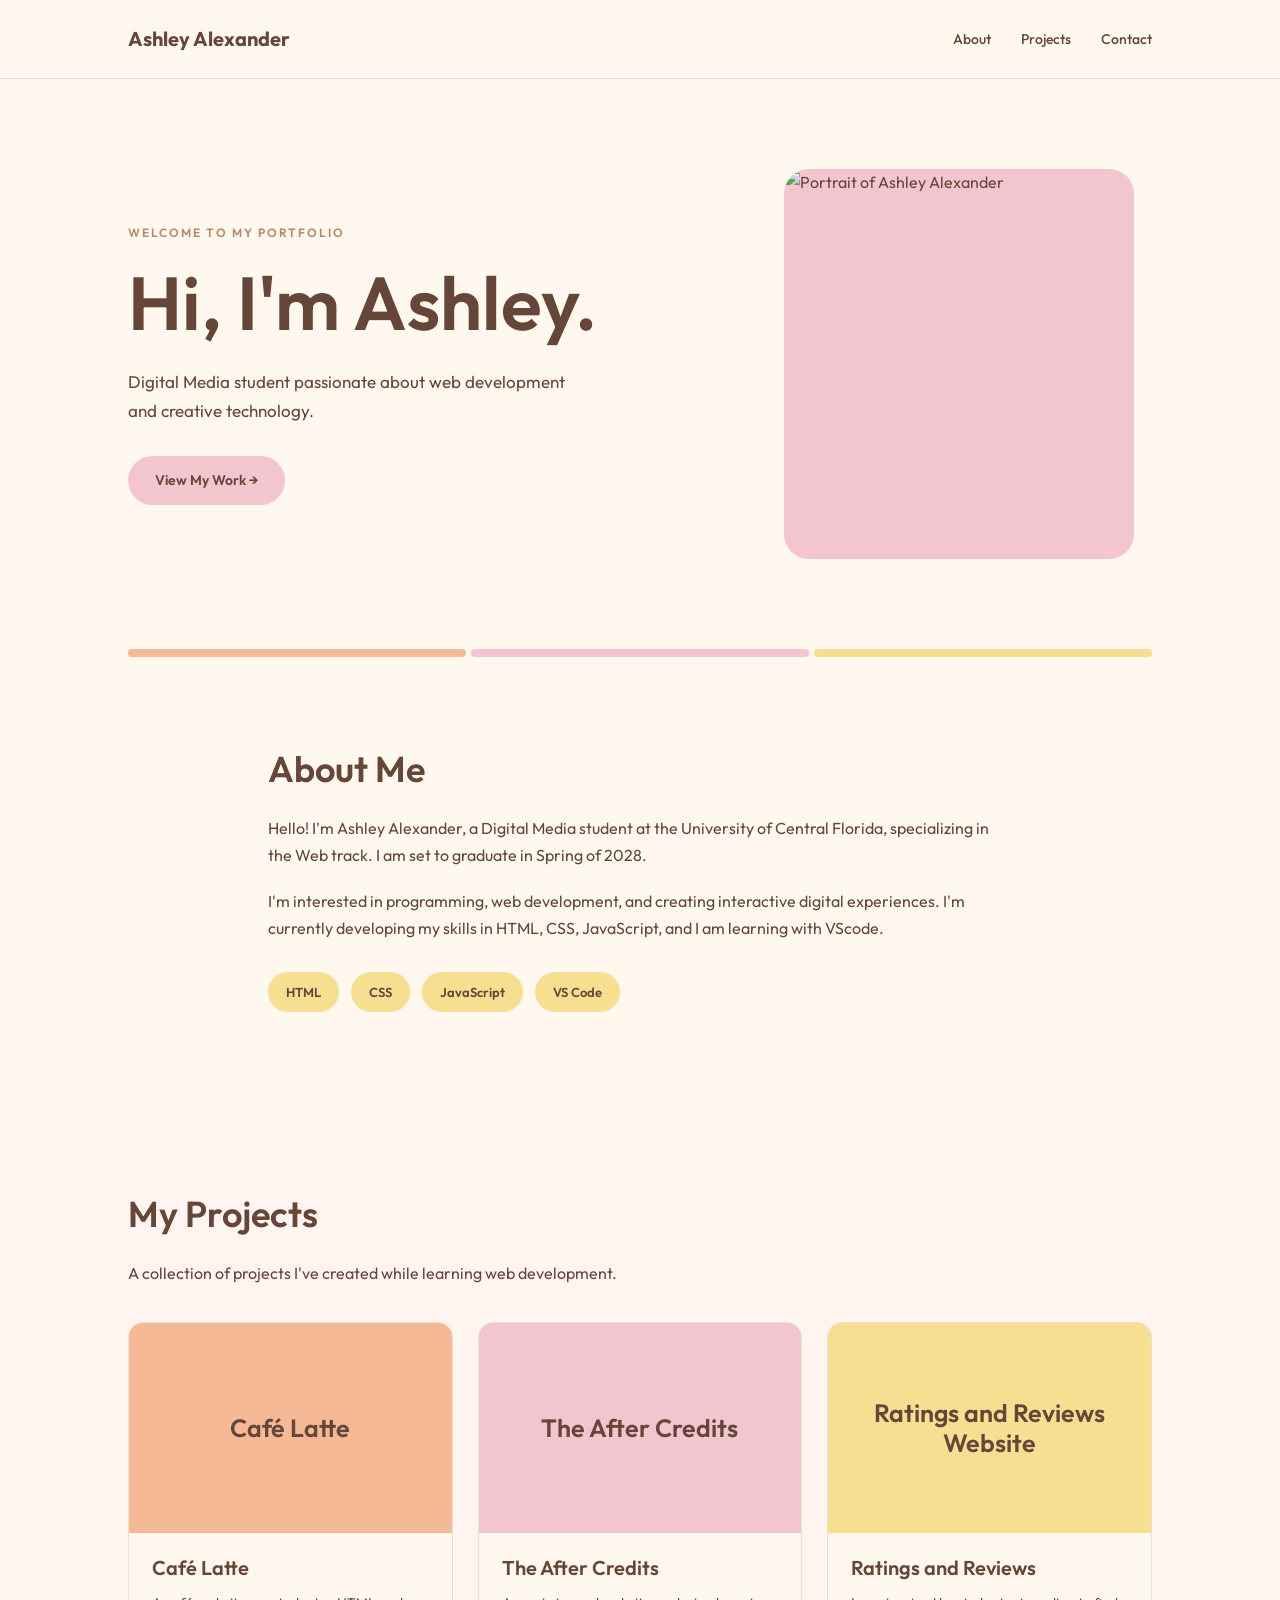
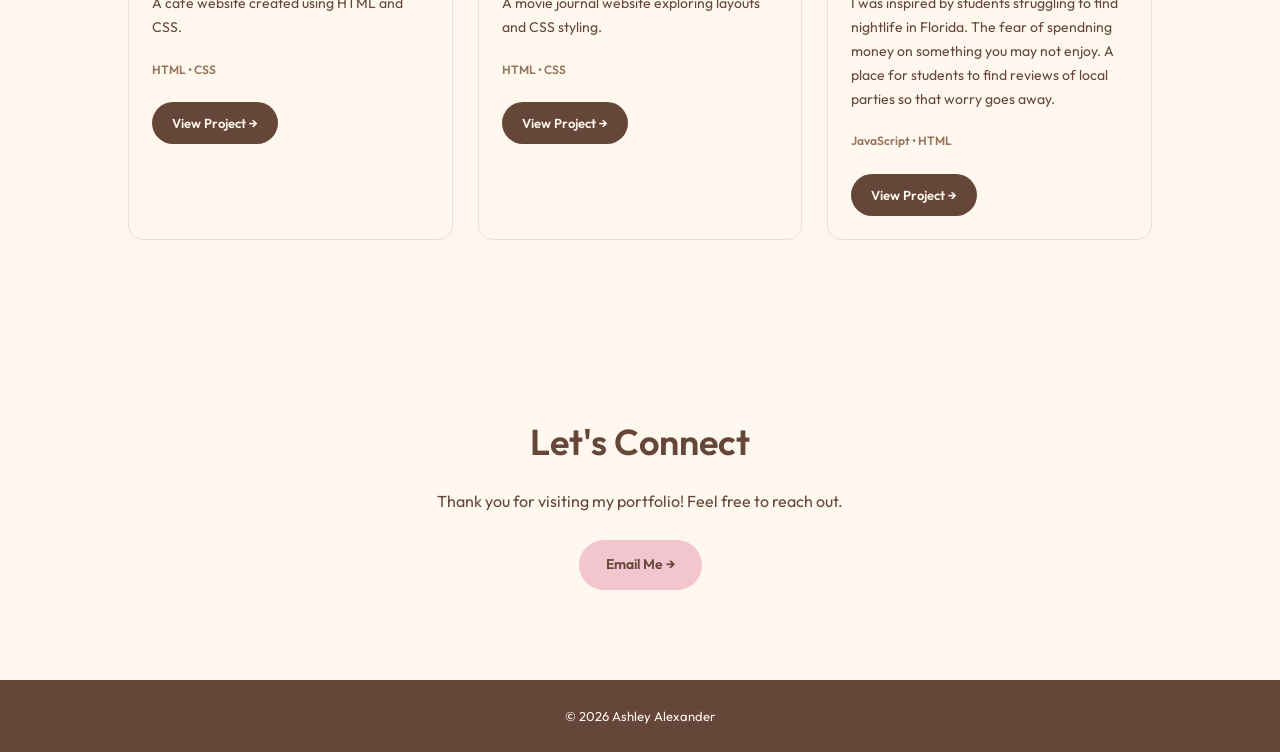
==== index.html @ faff3165 "Remove project link from 'The After Credits' Removed project link for 'The After Credits' section." ====
<!DOCTYPE html>
<html lang="en">

<head>
    <meta charset="UTF-8">
    <meta name="viewport" content="width=device-width, initial-scale=1.0">
    <title>Ashley Alexander | Portfolio</title>
    <link rel="stylesheet" href="p.css">
</head>

<body>

    <!-- NAVIGATION -->
    <header>
        <nav class="navbar">
            <a href="#home" class="logo">Ashley Alexander</a>

            <ul class="nav-links">
                <li><a href="#about">About</a></li>
                <li><a href="#projects">Projects</a></li>
                <li><a href="#contact">Contact</a></li>
            </ul>
        </nav>
    </header>

    <main>

        <!-- HOME -->
        <section id="home" class="hero">

            <div class="hero-text">
                <p class="small-heading">
                    WELCOME TO MY PORTFOLIO
                </p>

                <h1>Hi, I'm Ashley.</h1>

                <p class="intro">
                    Digital Media student passionate about
                    web development and creative technology.
                </p>

                <a href="#projects" class="button">
                    View My Work →
                </a>
            </div>

            <div class="hero-photo">
                <img src="my-photo.jpg" alt="Portrait of Ashley Alexander">
            </div>

        </section>

        <!-- COLOR ACCENT -->
        <div class="color-strip">
            <div class="peach-strip"></div>
            <div class="pink-strip"></div>
            <div class="yellow-strip"></div>
        </div>

        <!-- ABOUT -->
        <section id="about" class="about-section">

            <h2>About Me</h2>

            <p>
                Hello! I'm Ashley Alexander, a Digital Media
                student at the University of Central Florida,
                specializing in the Web track. I am set to 
                graduate in Spring of 2028.
            </p>

            <p>
                I'm interested in programming, web development,
                and creating interactive digital experiences.
                I'm currently developing my skills in HTML,
                CSS, JavaScript, and I am learning with VScode.
            </p>

            <div class="skills">
                <span>HTML</span>
                <span>CSS</span>
                <span>JavaScript</span>
                <span>VS Code</span>
            </div>

        </section>

        <!-- PROJECTS -->
        <section id="projects" class="projects-section">

            <h2>My Projects</h2>

            <p class="section-description">
                A collection of projects I've created
                while learning web development.
            </p>

            <div class="project-grid">

                <!-- PROJECT 1 -->
                <article class="project-card">

                    <div class="project-image peach-bg">
                        <h3>Café Latte</h3>
                    </div>

                    <div class="project-info">
                        <h3>Café Latte</h3>

                        <p>
                            A café website created using
                            HTML and CSS.
                        </p>

                        <span>HTML • CSS</span>

                        <a href="https://your-cafe-link.com"
                           target="_blank"
                           rel="noopener noreferrer"
                           class="project-link">
                            View Project →
                        </a>
                    </div>

                </article>

                <!-- PROJECT 2 -->
                <article class="project-card">

                    <div class="project-image pink-bg">
                        <h3>The After Credits</h3>
                        
                    </div>

                    <div class="project-info">
                        <h3>The After Credits</h3>

                        <p>
                            A movie journal website exploring
                            layouts and CSS styling.
                        </p>

                        <span>HTML • CSS</span>

                        <a href="projects/D6/d6.html"
                           target="_blank"
                           rel="noopener noreferrer"
                           class="project-link">
                            View Project →
                        </a>
                    </div>

                </article>

                <!-- PROJECT 3 -->
                <article class="project-card">

                    <div class="project-image yellow-bg">
                        <h3>Ratings and Reviews Website</h3>
                    </div>

                    <div class="project-info">
                        <h3>Ratings and Reviews</h3>

                        <p>
                            I was inspired by students struggling to find 
                            nightlife in Florida. The fear of spendning money
                            on something you may not enjoy. A place for students
                            to find reviews of local parties so that worry goes 
                            away.
                        </p>

                        <span>JavaScript • HTML</span>

                        <a href="https://your-games-link.com"
                           target="_blank"
                           rel="noopener noreferrer"
                           class="project-link">
                            View Project →
                        </a>
                    </div>

                </article>

            </div>

        </section>

        <!-- CONTACT -->
        <section id="contact" class="contact-section">

            <h2>Let's Connect</h2>

            <p>
                Thank you for visiting my portfolio!
                Feel free to reach out.
            </p>

            <a href="ash14alex@gmail.com" class="button">
                Email Me →
            </a>

        </section>

    </main>

    <!-- FOOTER -->
    <footer>
        <p>© 2026 Ashley Alexander</p>
    </footer>

</body>
</html>
---- p.css ----
@import url('https://fonts.googleapis.com/css2?family=Outfit:wght@400;500;600;700&display=swap');

:root {
    --cream: #FFF8EE;
    --peach: #F5B995;
    --pink: #F2C5CF;
    --yellow: #F6DF91;
    --caramel: #B88769;
    --brown: #654638;
}

* {
    margin: 0;
    padding: 0;
    box-sizing: border-box;
}

html {
    scroll-behavior: smooth;
}

body {
    background-color: var(--cream);
    color: var(--brown);
    font-family: 'Outfit', Arial, sans-serif;
    line-height: 1.7;
}

a {
    text-decoration: none;
    color: inherit;
}

section {
    padding: 90px 10%;
    scroll-margin-top: 90px;
}

h1, h2, h3 {
    font-weight: 600;
    line-height: 1.2;
}

h2 {
    font-size: 36px;
    margin-bottom: 25px;
}

/* NAVIGATION */

header {
    background-color: var(--cream);
    border-bottom: 1px solid #EADFD3;
    position: sticky;
    top: 0;
    z-index: 100;
}

.navbar {
    display: flex;
    justify-content: space-between;
    align-items: center;
    padding: 22px 10%;
}

.logo {
    font-size: 20px;
    font-weight: 700;
}

.nav-links {
    display: flex;
    list-style: none;
    gap: 30px;
}

.nav-links a {
    font-size: 14px;
    font-weight: 500;
}

.nav-links a:hover {
    color: var(--caramel);
}

/* HOME */

.hero {
    min-height: 570px;
    display: grid;
    grid-template-columns: 1.2fr 0.8fr;
    align-items: center;
    gap: 60px;
}

.small-heading {
    font-size: 12px;
    letter-spacing: 2px;
    color: var(--caramel);
    font-weight: 600;
    margin-bottom: 15px;
}

.hero h1 {
    font-size: clamp(45px, 6vw, 75px);
    margin-bottom: 20px;
}

.intro {
    max-width: 460px;
    font-size: 17px;
    margin-bottom: 30px;
}

.button {
    display: inline-block;
    background-color: var(--pink);
    color: var(--brown);
    padding: 13px 27px;
    border-radius: 30px;
    font-weight: 600;
    font-size: 14px;
    transition: background-color 0.3s;
}

.button:hover {
    background-color: var(--peach);
}

/* YOUR PHOTO */

.hero-photo {
    width: 100%;
    max-width: 350px;
    height: 390px;
    background-color: var(--pink);
    border-radius: 25px;
    overflow: hidden;
    justify-self: center;
}

.hero-photo img {
    width: 100%;
    height: 100%;
    object-fit: cover;
}

/* COLOR STRIP */

.color-strip {
    display: flex;
    height: 8px;
    margin: 0 10%;
    gap: 5px;
}

.color-strip div {
    flex: 1;
    border-radius: 20px;
}

.peach-strip {
    background-color: var(--peach);
}

.pink-strip {
    background-color: var(--pink);
}

.yellow-strip {
    background-color: var(--yellow);
}

/* ABOUT */

.about-section {
    max-width: 1000px;
    margin: 0 auto;
}

.about-section p {
    max-width: 750px;
    font-size: 16px;
    margin-bottom: 18px;
}

.skills {
    display: flex;
    flex-wrap: wrap;
    gap: 12px;
    margin-top: 30px;
}

.skills span {
    background-color: var(--yellow);
    padding: 9px 18px;
    border-radius: 25px;
    font-size: 13px;
    font-weight: 600;
}

/* PROJECTS */

.projects-section {
    background-color: #FFF4F0;
}

.section-description {
    margin-bottom: 35px;
}

.project-grid {
    display: grid;
    grid-template-columns: repeat(3, minmax(0, 1fr));
    gap: 25px;
}

.project-card {
    background-color: var(--cream);
    border-radius: 15px;
    overflow: hidden;
    border: 1px solid #EADFD3;
    transition: transform 0.3s;
}

.project-card:hover {
    transform: translateY(-5px);
}

.project-image {
    height: 210px;
    display: flex;
    align-items: center;
    justify-content: center;
    text-align: center;
    padding: 20px;
}

.project-image h3 {
    font-size: 25px;
}

.peach-bg {
    background-color: var(--peach);
}

.pink-bg {
    background-color: var(--pink);
}

.yellow-bg {
    background-color: var(--yellow);
}

.project-info {
    padding: 23px;
}

.project-info h3 {
    font-size: 20px;
    margin-bottom: 12px;
}

.project-info p {
    font-size: 14px;
    margin-bottom: 15px;
}

.project-info span {
    font-size: 12px;
    font-weight: 600;
    color: #98745F;
}

/* PROJECT BUTTONS */

.project-link {
    display: block;
    width: fit-content;
    margin-top: 20px;
    padding: 10px 20px;
    background-color: var(--brown);
    color: var(--cream);
    border-radius: 25px;
    font-size: 13px;
    font-weight: 600;
    transition: background-color 0.3s;
}

.project-link:hover {
    background-color: var(--caramel);
}

/* CONTACT */

.contact-section {
    text-align: center;
}

.contact-section p {
    margin-bottom: 25px;
}

/* FOOTER */

footer {
    text-align: center;
    background-color: var(--brown);
    color: var(--cream);
    padding: 25px;
    font-size: 13px;
}

/* TABLET */

@media (max-width: 900px) {
    .hero {
        gap: 30px;
    }

    .project-grid {
        grid-template-columns: repeat(2, 1fr);
    }
}

/* MOBILE */

@media (max-width: 650px) {
    .navbar {
        flex-direction: column;
        gap: 15px;
    }

    .nav-links {
        gap: 20px;
    }

    section {
        padding: 65px 7%;
        scroll-margin-top: 120px;
    }

    .hero {
        grid-template-columns: 1fr;
        gap: 35px;
    }

    .hero h1 {
        font-size: 48px;
    }

    .hero-photo {
        height: 350px;
        max-width: 320px;
    }

    .color-strip {
        margin: 0 7%;
    }

    .project-grid {
        grid-template-columns: 1fr;
    }

    h2 {
        font-size: 30px;
    }
}

@media (prefers-reduced-motion: reduce) {
    html {
        scroll-behavior: auto;
    }

    .button, .project-card, .project-link {
        transition: none;
    }
}
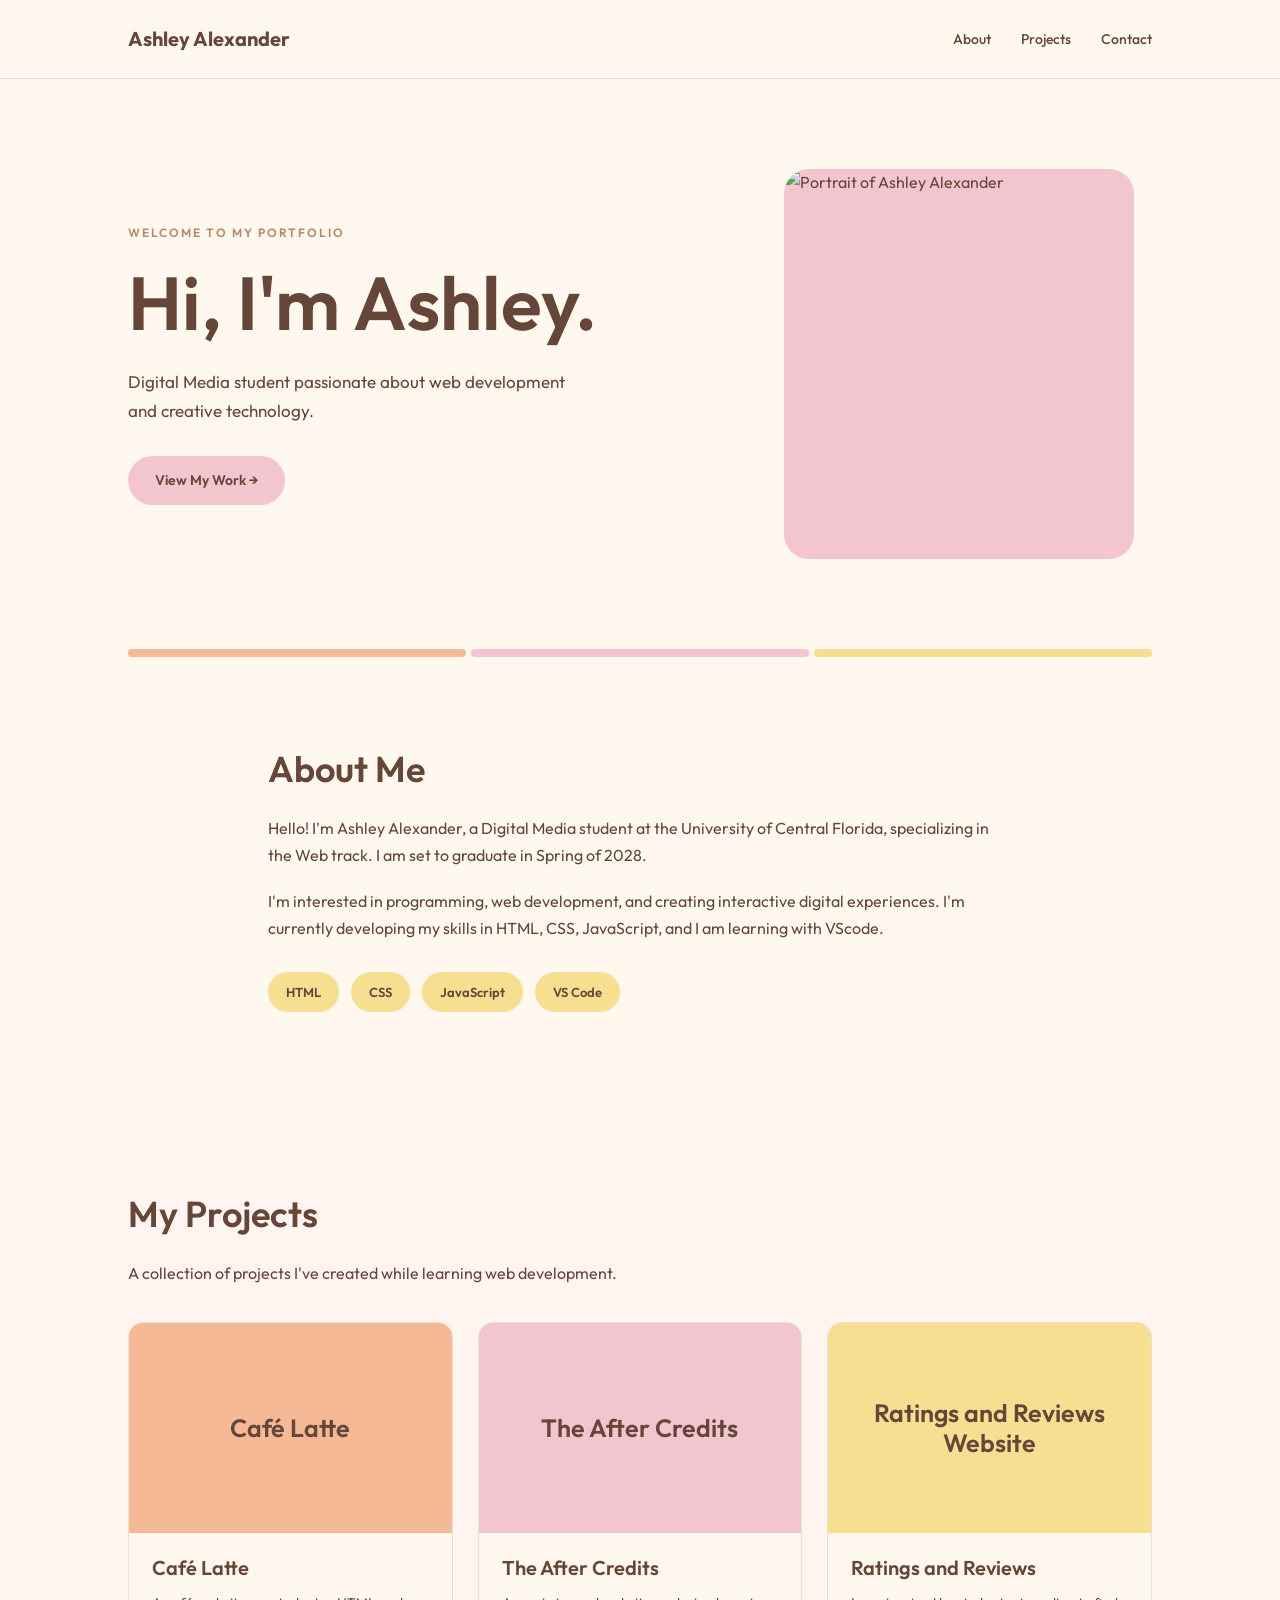
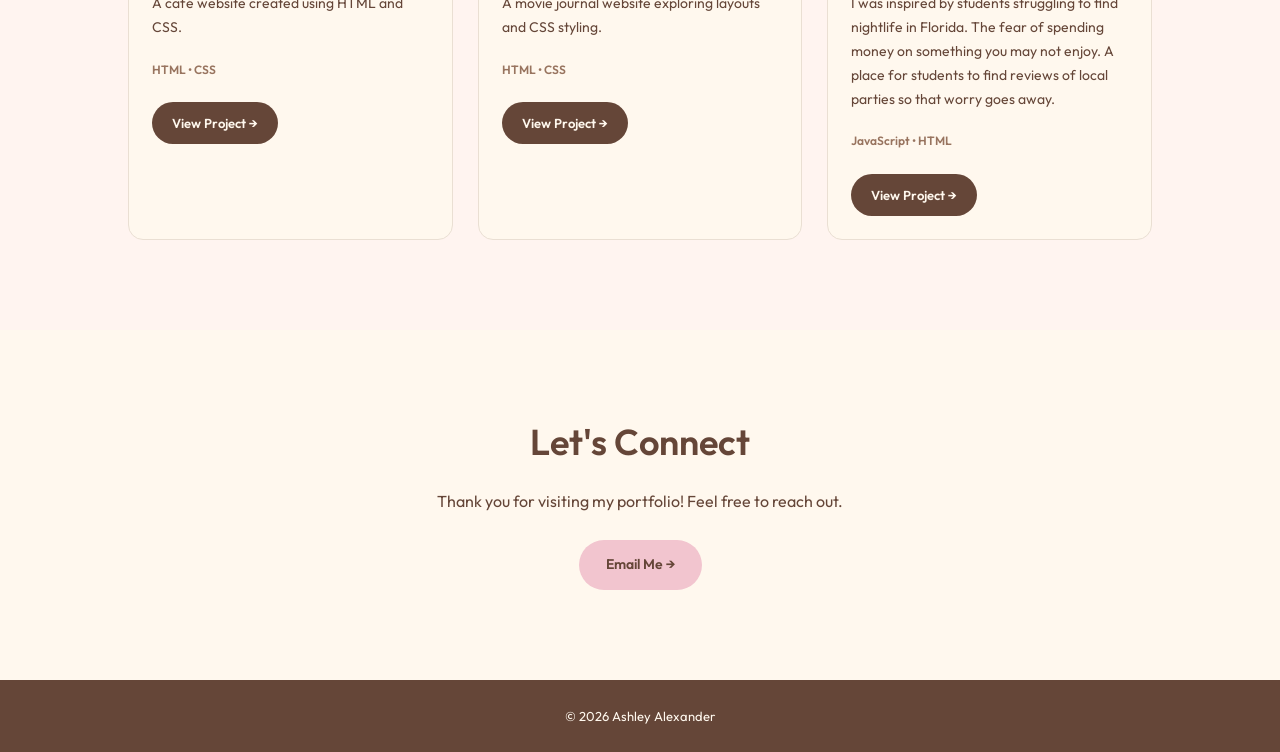
==== commit 8635e777: "Fix spelling and update project link in index.html Corrected spelling of 'spendning' to 'spending' a" ====
--- a/index.html
+++ b/index.html
@@ -166,7 +166,7 @@
 
                         <p>
                             I was inspired by students struggling to find 
-                            nightlife in Florida. The fear of spendning money
+                            nightlife in Florida. The fear of spending money
                             on something you may not enjoy. A place for students
                             to find reviews of local parties so that worry goes 
                             away.
@@ -174,7 +174,7 @@
 
                         <span>JavaScript • HTML</span>
 
-                        <a href="https://your-games-link.com"
+                        <a <a href="projects/D7/d7.html"
                            target="_blank"
                            rel="noopener noreferrer"
                            class="project-link">
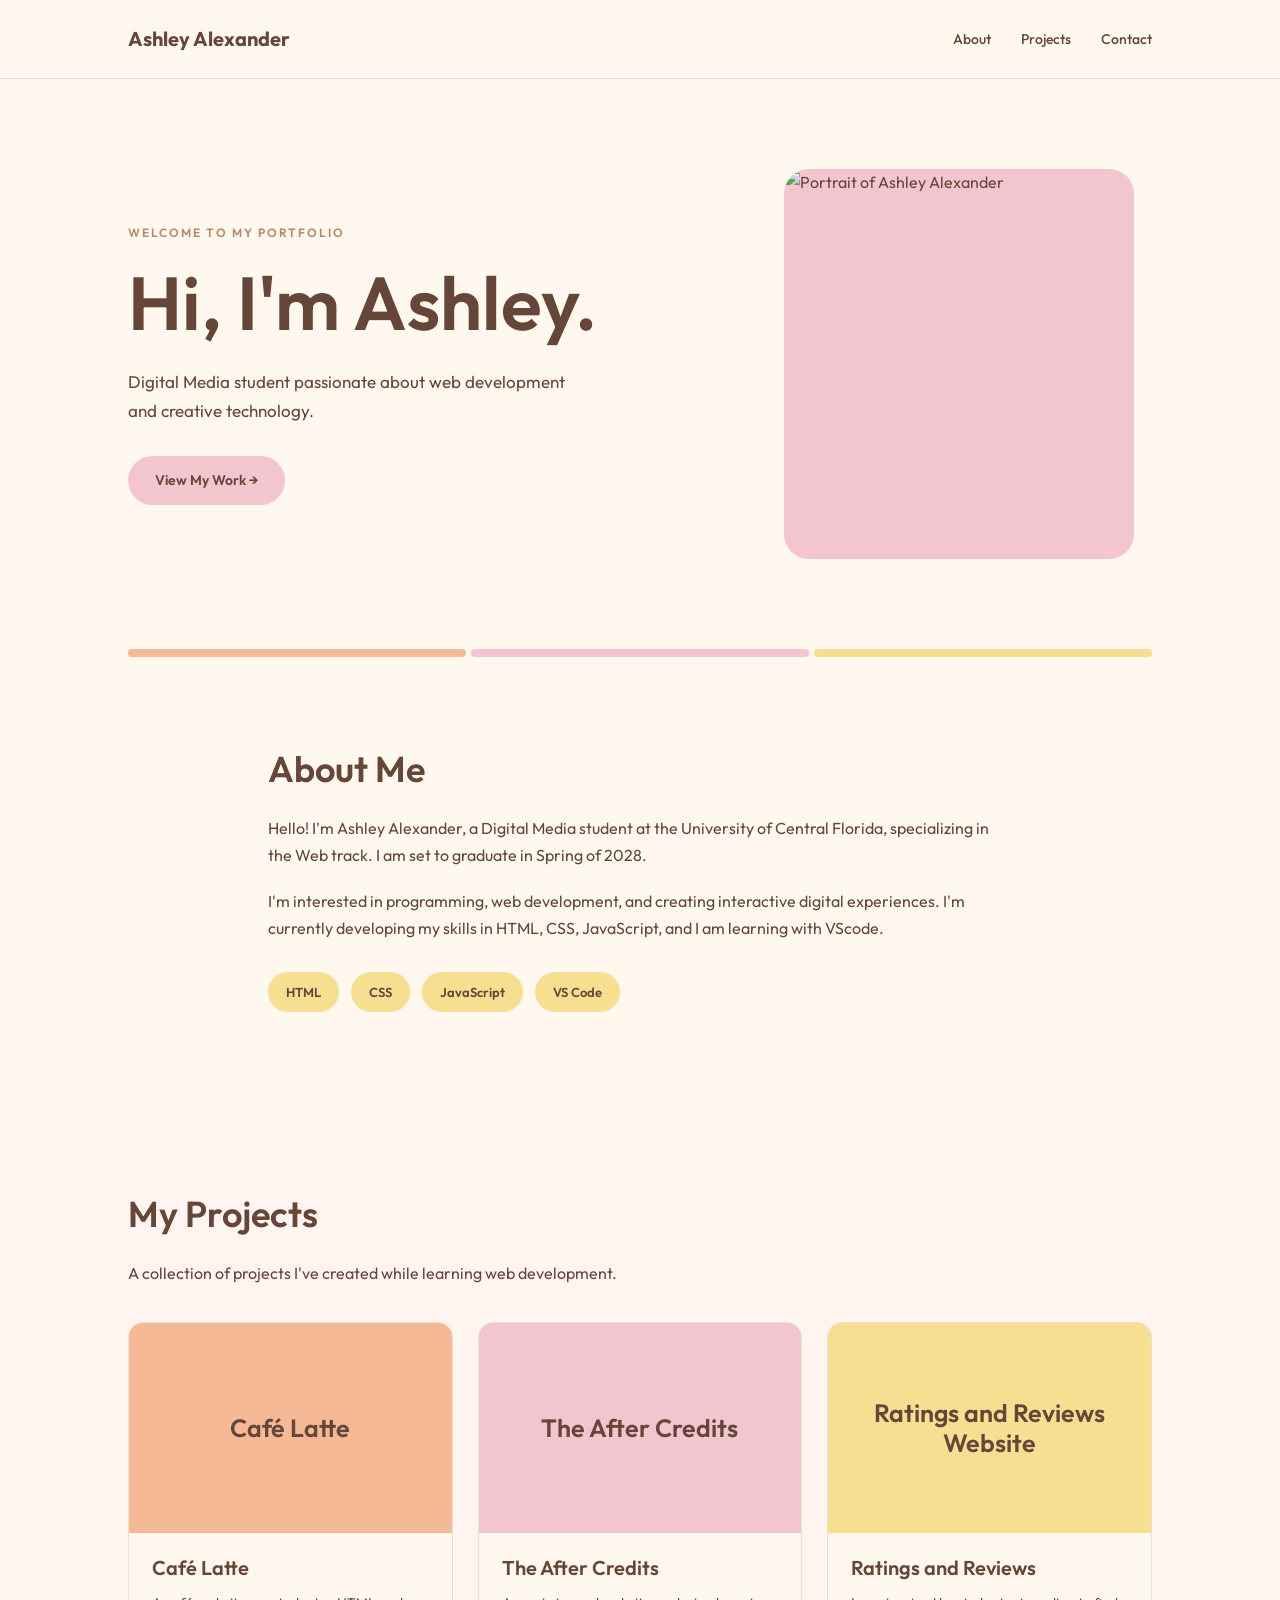
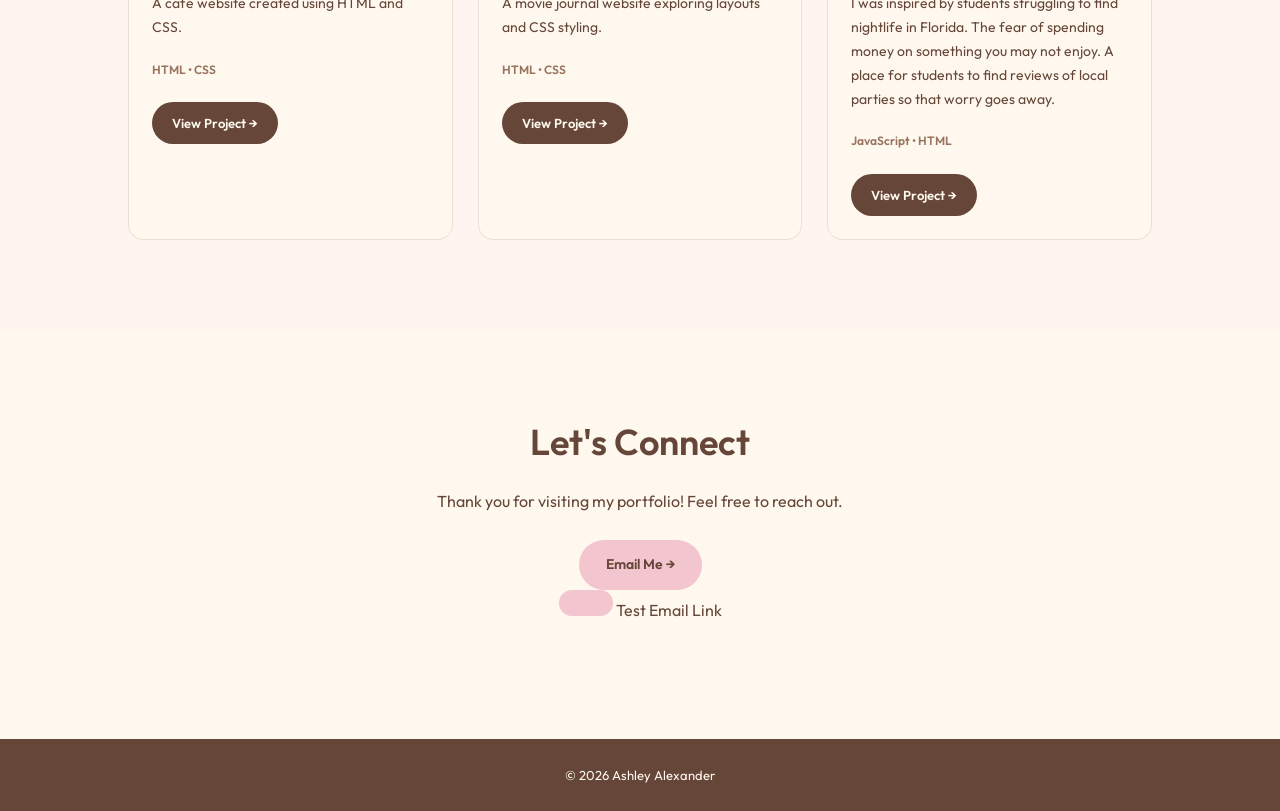
==== commit 112cbcfd: "Add test email link to index.html" ====
--- a/index.html
+++ b/index.html
@@ -116,7 +116,7 @@
 
                         <span>HTML • CSS</span>
 
-                        <a href="https://your-cafe-link.com"
+                        <a href="projects/D3/cafelatte.html"
                            target="_blank"
                            rel="noopener noreferrer"
                            class="project-link">
@@ -174,7 +174,7 @@
 
                         <span>JavaScript • HTML</span>
 
-                        <a <a href="projects/D7/d7.html"
+                        <a href="projects/D7/d7.html"
                            target="_blank"
                            rel="noopener noreferrer"
                            class="project-link">
@@ -198,8 +198,13 @@
                 Feel free to reach out.
             </p>
 
-            <a href="ash14alex@gmail.com" class="button">
+            <a href="mailto:ash14alex@gmail.com" class="button">
                 Email Me →
+            <p>
+    <a href="mailto:ash14alex@gmail.com">
+        Test Email Link
+    </a>
+</p>    
             </a>
 
         </section>
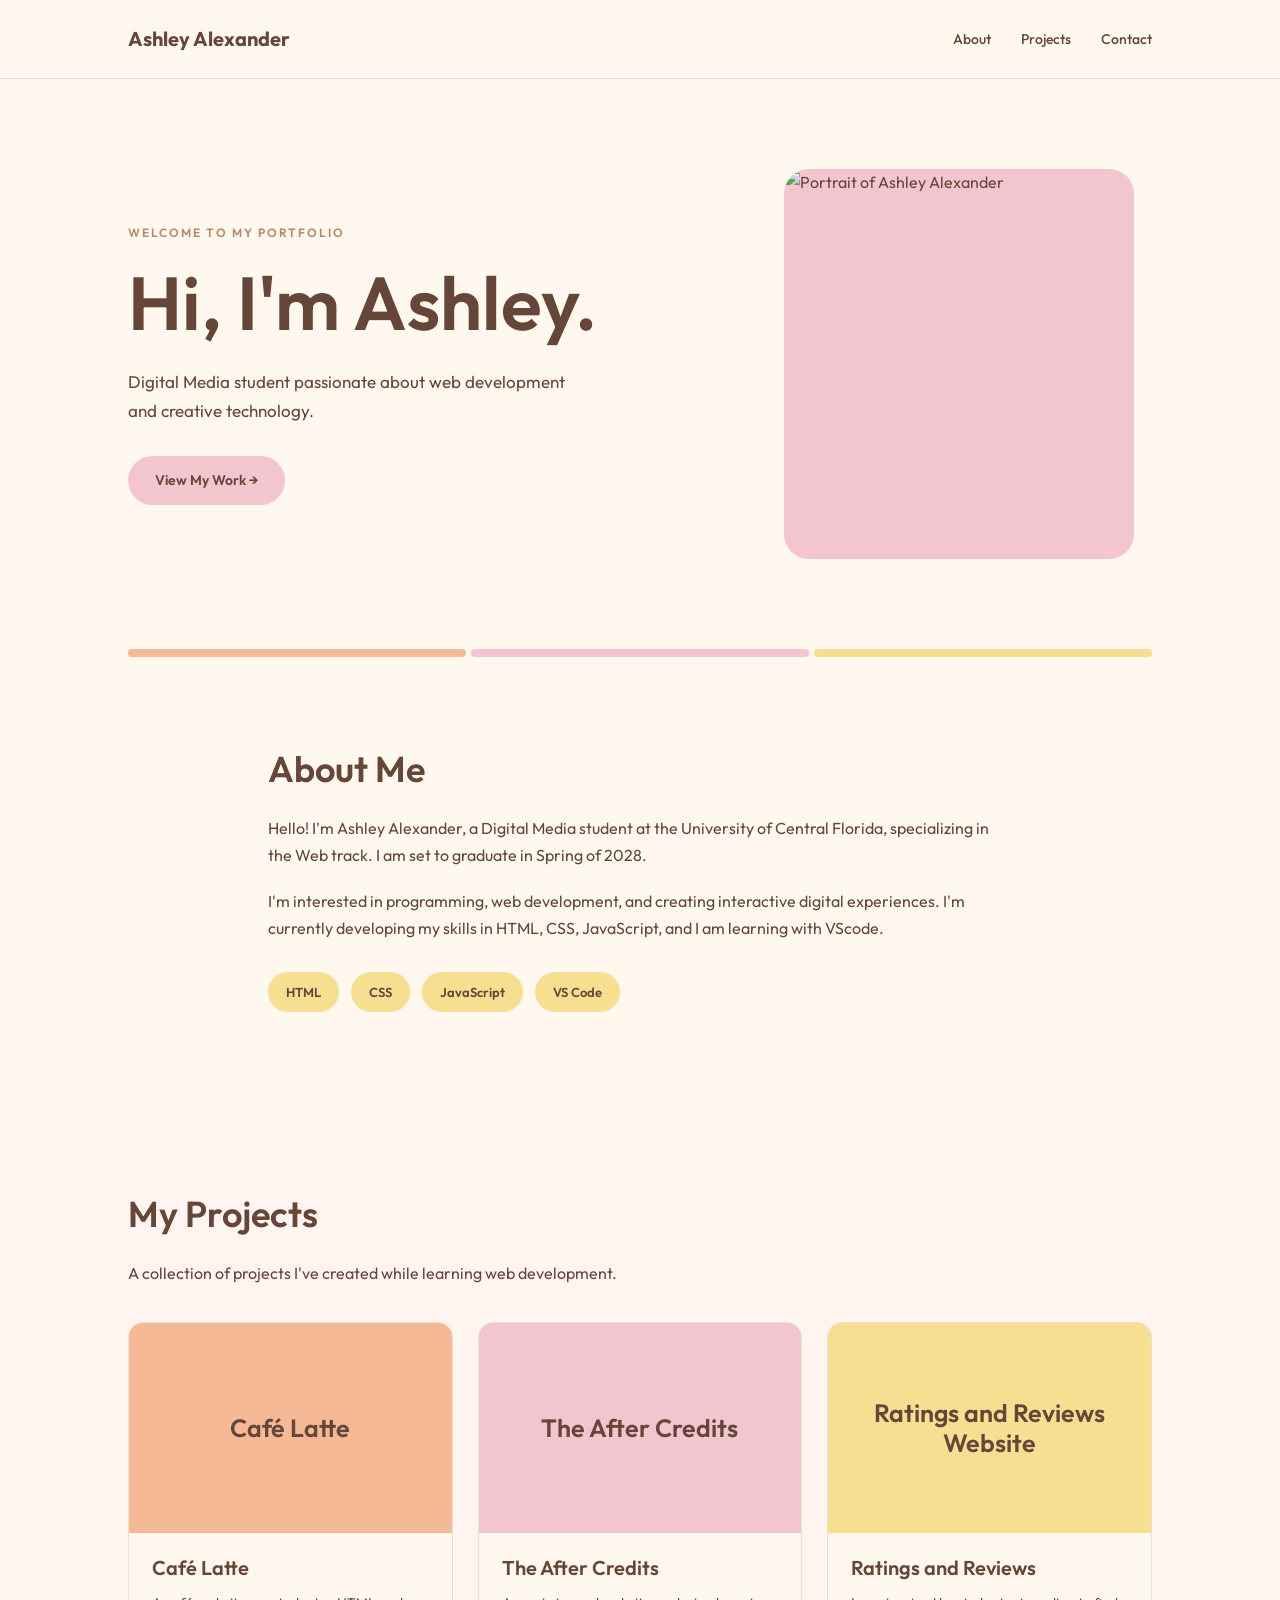
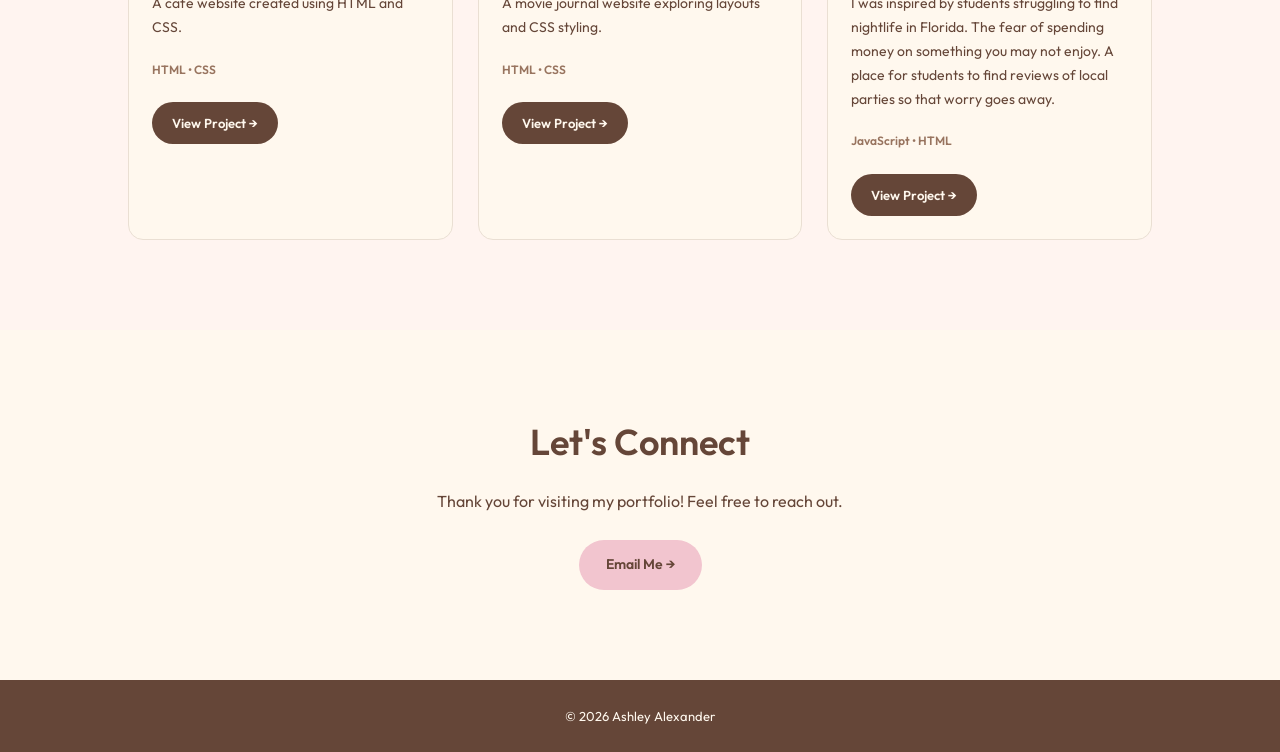
==== commit 9b0100e6: "Refactor email link in index.html" ====
--- a/index.html
+++ b/index.html
@@ -198,13 +198,9 @@
                 Feel free to reach out.
             </p>
 
-            <a href="mailto:ash14alex@gmail.com" class="button">
+            <a href="mailto:ash14alex@gmail.com" 
+                class="button">
                 Email Me →
-            <p>
-    <a href="mailto:ash14alex@gmail.com">
-        Test Email Link
-    </a>
-</p>    
             </a>
 
         </section>
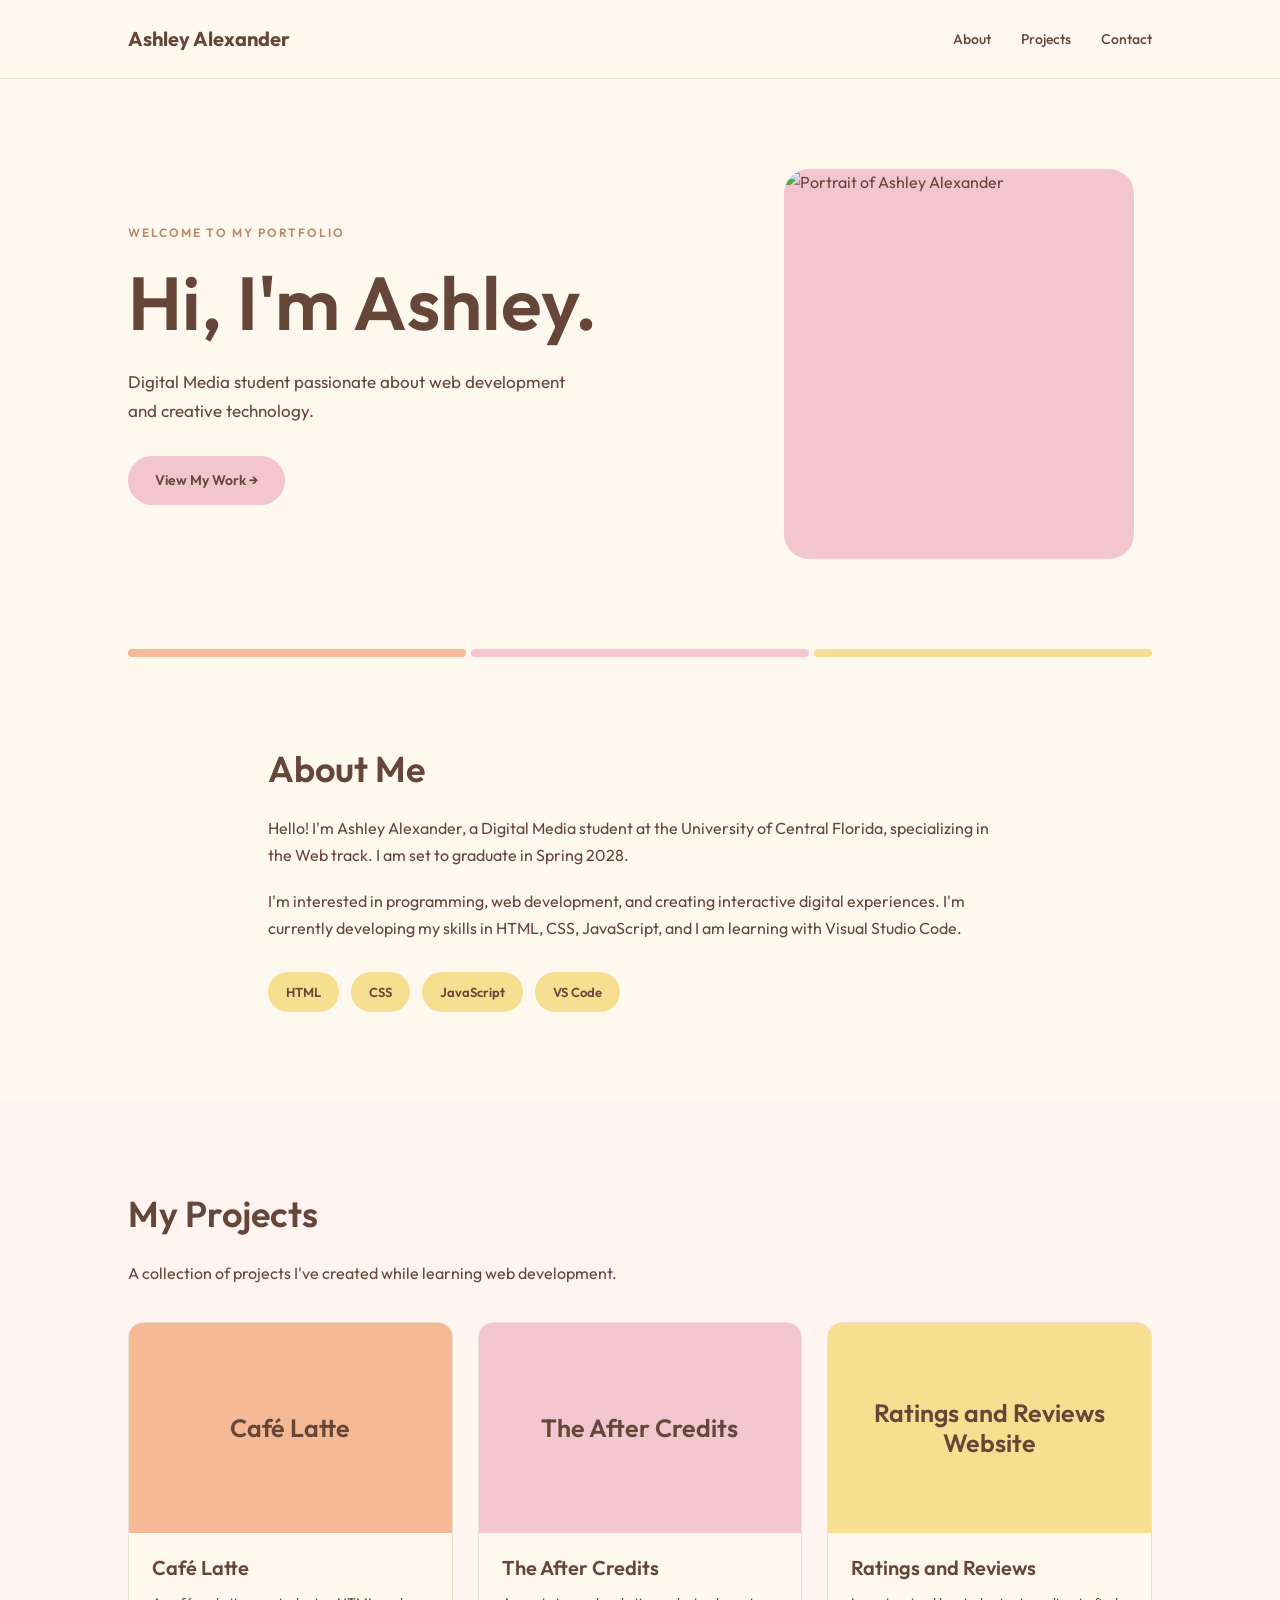
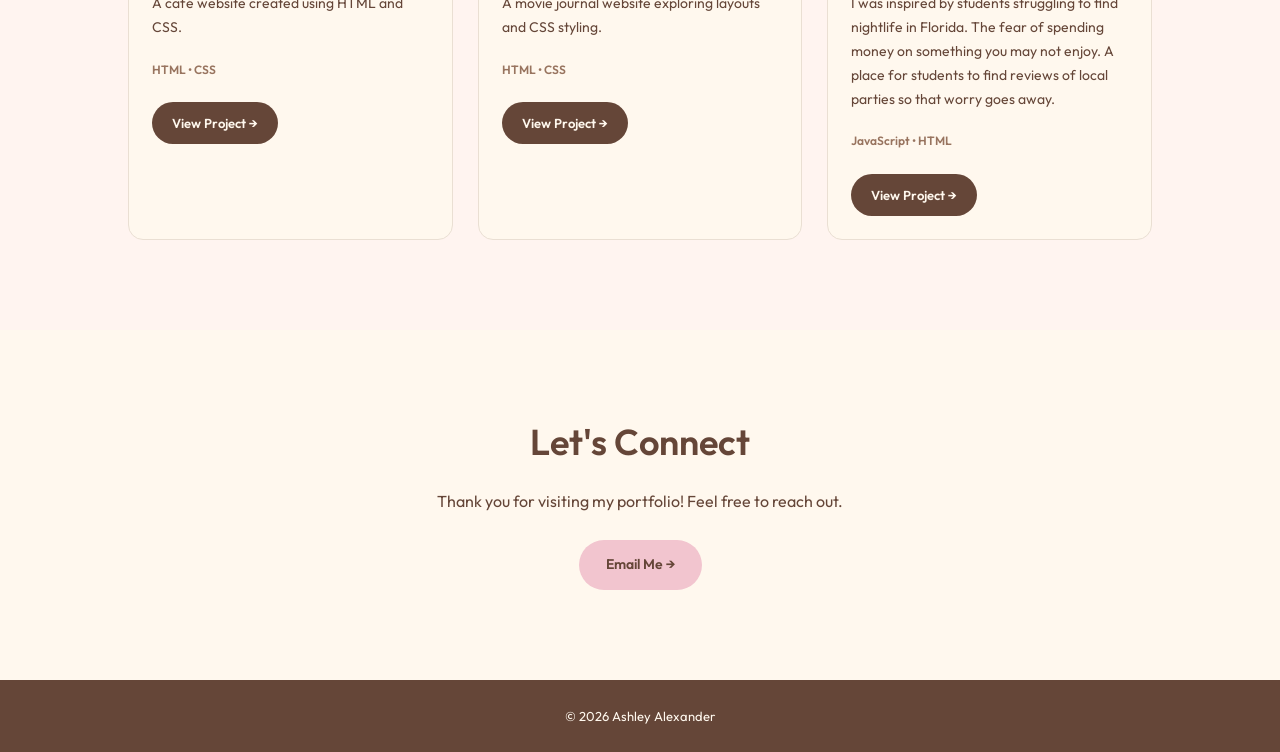
==== commit b2f6c8f8: "Fix graduation date and correct IDE name Updated graduation date format and corrected 'VScode' to 'V" ====
--- a/index.html
+++ b/index.html
@@ -1,4 +1,3 @@
-
 <!DOCTYPE html>
 <html lang="en">
 
@@ -68,14 +67,14 @@
                 Hello! I'm Ashley Alexander, a Digital Media
                 student at the University of Central Florida,
                 specializing in the Web track. I am set to 
-                graduate in Spring of 2028.
+                graduate in Spring 2028.
             </p>
 
             <p>
                 I'm interested in programming, web development,
                 and creating interactive digital experiences.
                 I'm currently developing my skills in HTML,
-                CSS, JavaScript, and I am learning with VScode.
+                CSS, JavaScript, and I am learning with Visual Studio Code.
             </p>
 
             <div class="skills">
